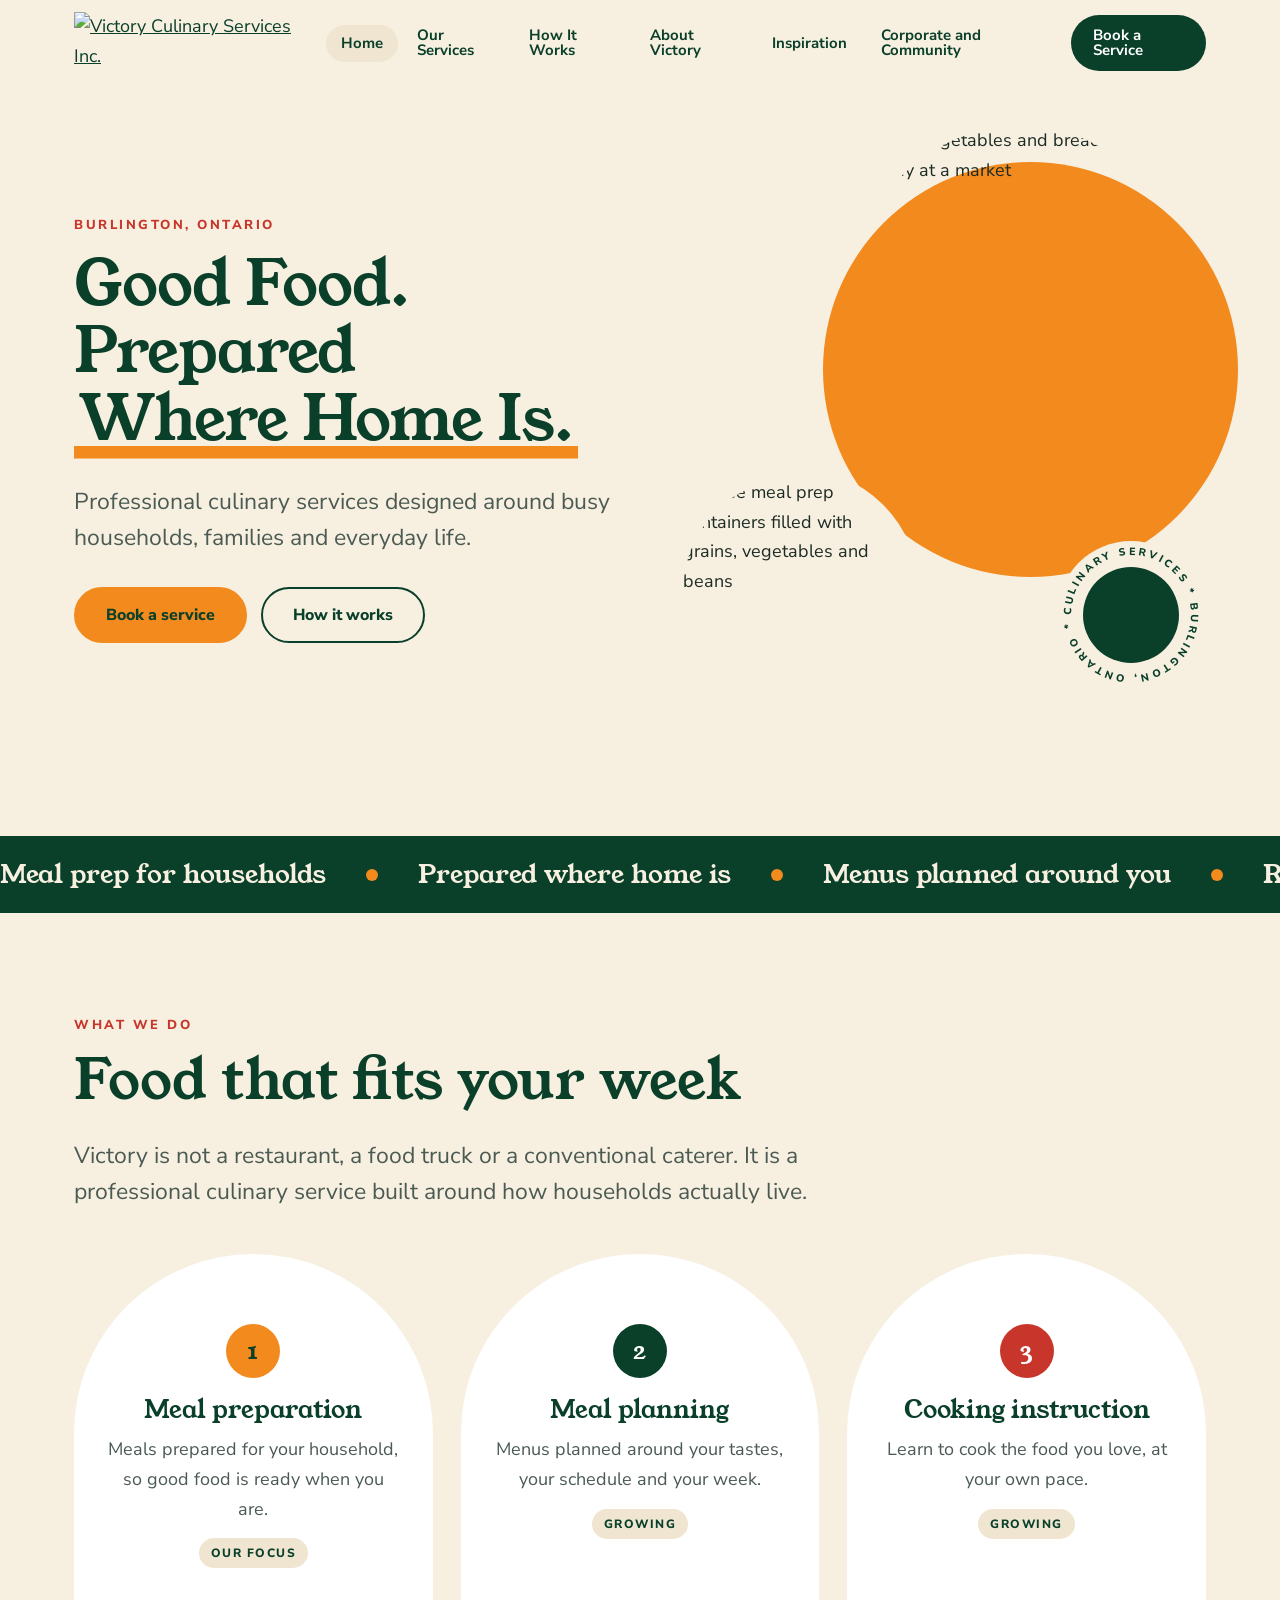
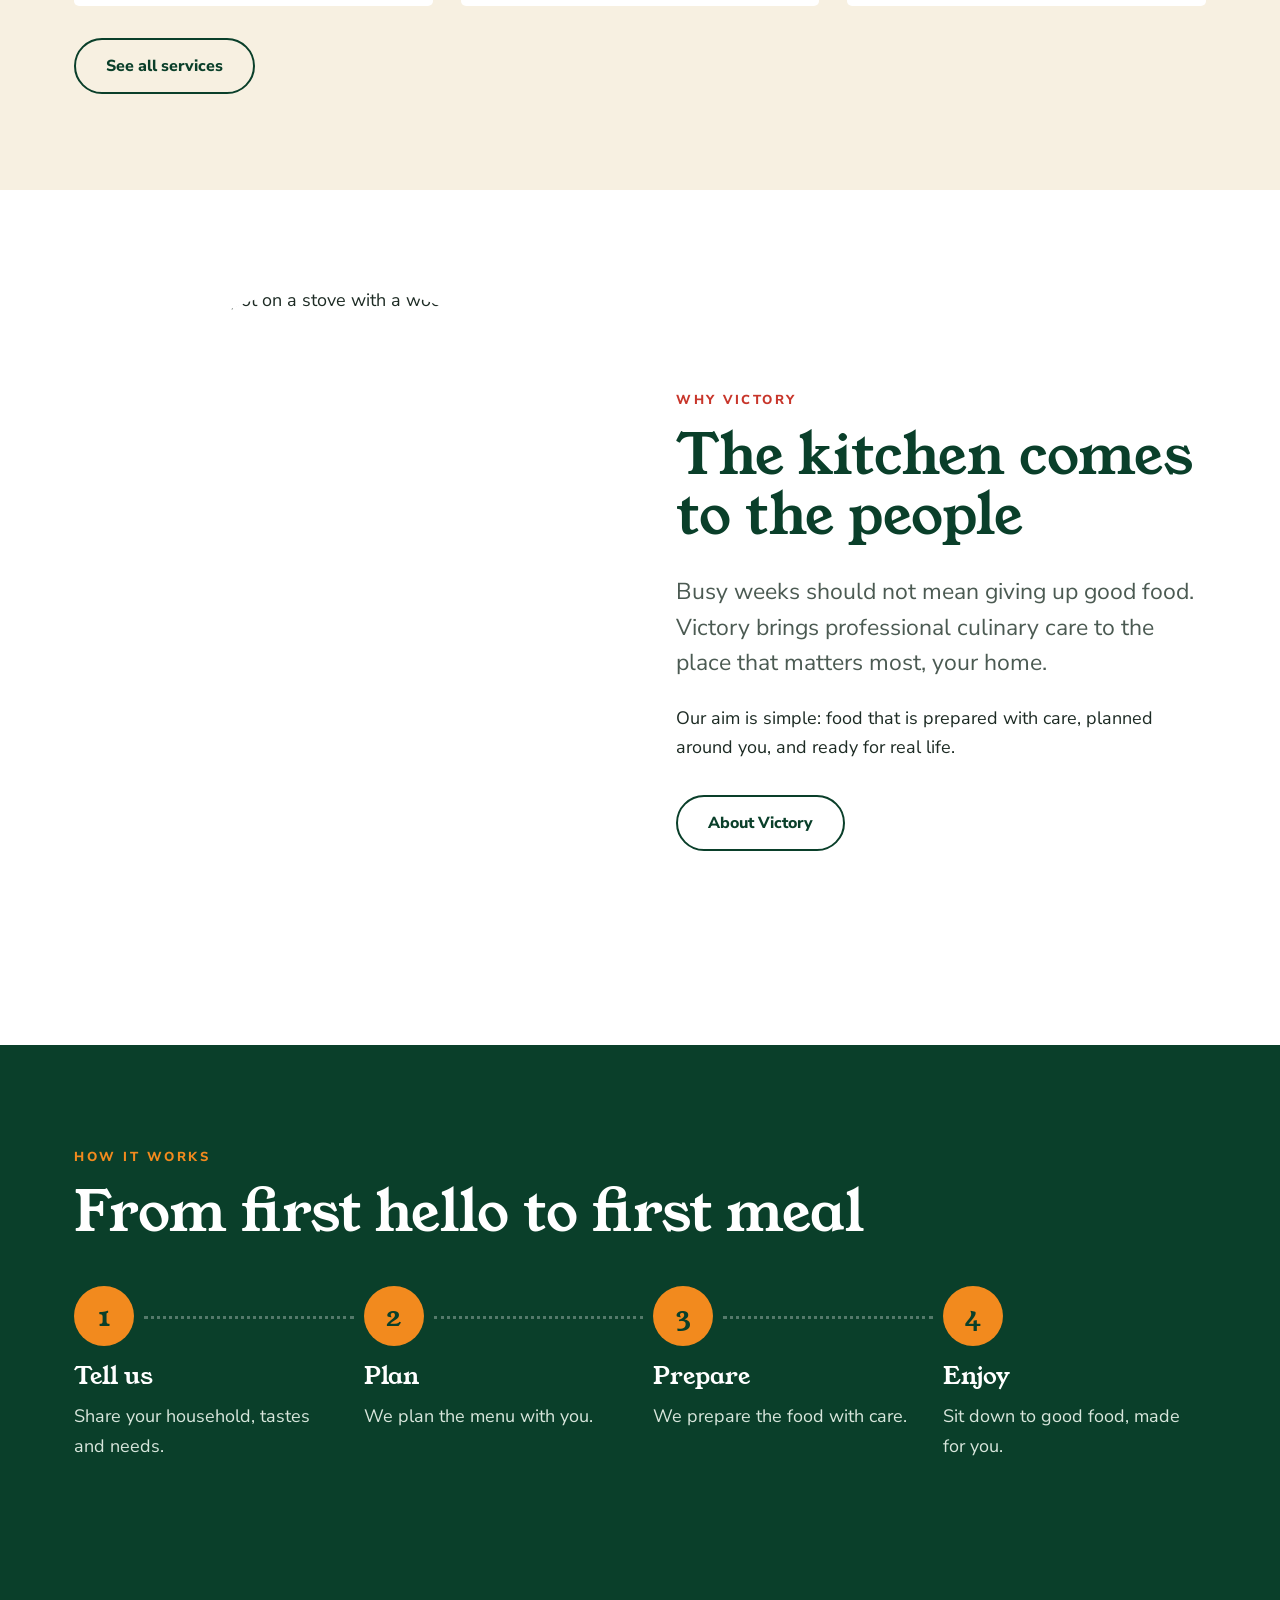
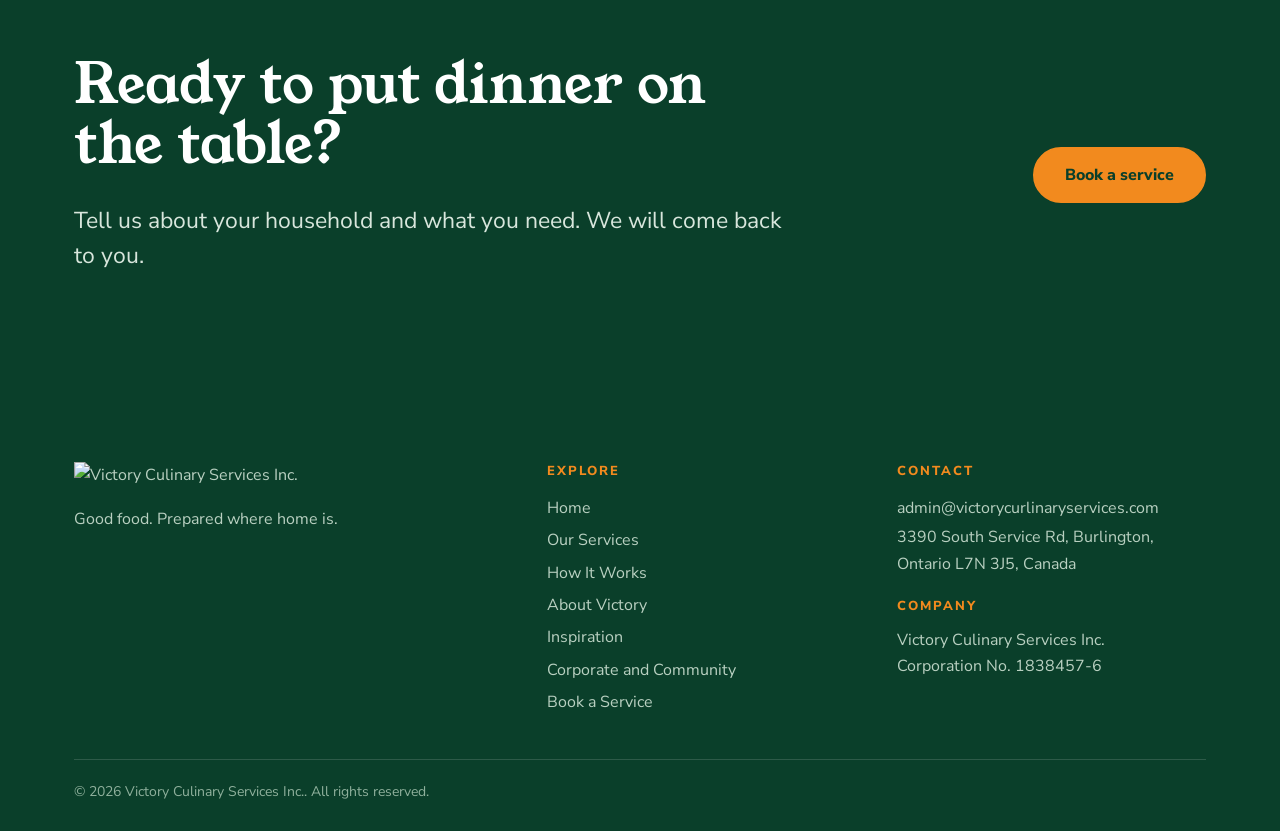
==== index.html @ c670aa09 "Add files via upload" ====
<!doctype html><html lang="en"><head><meta charset="utf-8"><meta name="viewport" content="width=device-width,initial-scale=1">
<title>Victory Culinary Services Inc. | Good food, prepared where home is</title><meta name="description" content="Professional culinary services designed around busy households, families and everyday life. Burlington, Ontario.">
<link rel="icon" type="image/png" href="assets/favicon-32.png"><link rel="apple-touch-icon" href="assets/apple-touch-icon.png">
<meta property="og:title" content="Victory Culinary Services Inc. | Good food, prepared where home is"><meta property="og:description" content="Professional culinary services designed around busy households, families and everyday life. Burlington, Ontario."><meta name="theme-color" content="#0A3F2A">
<link rel="preconnect" href="https://fonts.googleapis.com"><link rel="preconnect" href="https://fonts.gstatic.com" crossorigin>
<link href="https://fonts.googleapis.com/css2?family=Nunito+Sans:wght@400;600;700;800&family=Young+Serif&display=swap" rel="stylesheet">
<link rel="stylesheet" href="style.css"></head><body>
<a class="skip" href="#main">Skip to content</a>
<header class="top"><div class="wrap head">
<a class="brand" href="./" aria-label="Victory Culinary Services Inc., home"><img src="assets/Victory_Logo_Horizontal_Colour.svg" alt="Victory Culinary Services Inc."></a>
<button class="burger" aria-expanded="false" aria-controls="nav">Menu</button>
<nav class="nav" id="nav" aria-label="Main"><a href="./" aria-current="page">Home</a><a href="services">Our Services</a><a href="how-it-works">How It Works</a><a href="about">About Victory</a><a href="inspiration">Inspiration</a><a href="community">Corporate and Community</a><a class="cta" href="contact">Book a Service</a></nav>
</div></header><main id="main">
<section class="hero"><div class="wrap grid">
<div><span class="eyebrow rise d1">Burlington, Ontario</span>
<h1 class="rise d2">Good Food. Prepared <span class="swash">Where Home Is.</span></h1>
<p class="lede rise d3">Professional culinary services designed around busy households, families and everyday life.</p>
<div class="btns rise d4"><a class="btn solid" href="contact">Book a service</a><a class="btn" href="how-it-works">How it works</a></div></div>
<div class="collage"><i class="blob"></i><svg class="steam" viewBox="0 0 150 130" aria-hidden="true"><path d="M30 120 C10 95 50 75 30 50 C15 30 40 15 30 0"/><path d="M75 120 C55 95 95 75 75 50 C60 30 85 15 75 0"/><path d="M120 120 C100 95 140 75 120 50 C105 30 130 15 120 0"/></svg>
<div class="arch"><img src="assets/photo-market.jpg" alt="Fresh vegetables and bread on display at a market"></div>
<div class="disc"><img src="assets/photo-prep.jpg" alt="Three meal prep containers filled with grains, vegetables and beans"></div><div class="badge" aria-hidden="true"><svg viewBox="0 0 150 150"><circle cx="75" cy="75" r="74" fill="#F7F0E1"/><circle cx="75" cy="75" r="48" fill="#0A3F2A"/>
<defs><path id="c" d="M75,75 m-60,0 a60,60 0 1,1 120,0 a60,60 0 1,1 -120,0"/></defs>
<text font-family="Nunito Sans,Arial" font-weight="800" font-size="10.5" fill="#0A3F2A"><textPath href="#c" textLength="368" lengthAdjust="spacing">CULINARY SERVICES * BURLINGTON, ONTARIO *</textPath></text></svg></div>
<div class="badge-core" aria-hidden="true"><img src="assets/Victory_Logo_Icon_Reversed.svg" alt=""></div></div>
</div></section>
<div class="marquee" aria-hidden="true"><div class="track"><span>Meal prep for households</span><span>Prepared where home is</span><span>Menus planned around you</span><span>Real food for real life</span><span>Made for busy families</span><span>Meal prep for households</span><span>Prepared where home is</span><span>Menus planned around you</span><span>Real food for real life</span><span>Made for busy families</span><span>Meal prep for households</span><span>Prepared where home is</span><span>Menus planned around you</span><span>Real food for real life</span><span>Made for busy families</span></div></div>

<section><div class="wrap">
<span class="eyebrow rv">What we do</span><h2 class="rv">Food that fits your week</h2>
<p class="lede rv">Victory is not a restaurant, a food truck or a conventional caterer. It is a professional culinary service built around how households actually live.</p>
<div class="cards">
<div class="card rv"><span class="no">1</span><h3>Meal preparation</h3><p>Meals prepared for your household, so good food is ready when you are.</p><span class="tag">Our focus</span></div>
<div class="card rv"><span class="no">2</span><h3>Meal planning</h3><p>Menus planned around your tastes, your schedule and your week.</p><span class="tag">Growing</span></div>
<div class="card rv"><span class="no">3</span><h3>Cooking instruction</h3><p>Learn to cook the food you love, at your own pace.</p><span class="tag">Growing</span></div>
</div>
<div class="btns"><a class="btn" href="services">See all services</a></div>
</div></section>

<section class="s-white"><div class="wrap split">
<div class="pic arch zoom rv"><img src="assets/photo-cook.jpg" alt="A hand stirring a pot on a stove with a wooden spoon" loading="lazy"></div>
<div class="rv"><span class="eyebrow">Why Victory</span><h2>The kitchen comes to the people</h2>
<p class="lede">Busy weeks should not mean giving up good food. Victory brings professional culinary care to the place that matters most, your home.</p>
<p>Our aim is simple: food that is prepared with care, planned around you, and ready for real life.</p>
<div class="btns"><a class="btn" href="about">About Victory</a></div></div>
</div></section>

<section class="s-green"><div class="wrap">
<span class="eyebrow rv">How it works</span><h2 class="rv">From first hello to first meal</h2>
<div class="steps">
<div class="step rv"><h3>Tell us</h3><p>Share your household, tastes and needs.</p></div>
<div class="step rv"><h3>Plan</h3><p>We plan the menu with you.</p></div>
<div class="step rv"><h3>Prepare</h3><p>We prepare the food with care.</p></div>
<div class="step rv"><h3>Enjoy</h3><p>Sit down to good food, made for you.</p></div>
</div></div></section><section class="s-green"><div class="wrap band"><div class="rv"><h2>Ready to put dinner on the table?</h2><p class="lede">Tell us about your household and what you need. We will come back to you.</p></div><div class="btns rv"><a class="btn solid" href="contact">Book a service</a></div></div></section></main><footer><div class="wrap"><div class="grid">
<div><img src="assets/Victory_Logo_Horizontal_Reversed.svg" alt="Victory Culinary Services Inc."><p style="margin-top:18px;max-width:26em">Good food. Prepared where home is.</p></div>
<div><h4>Explore</h4><a href="./">Home</a><a href="services">Our Services</a><a href="how-it-works">How It Works</a><a href="about">About Victory</a><a href="inspiration">Inspiration</a><a href="community">Corporate and Community</a><a href="contact">Book a Service</a></div>
<div><h4>Contact</h4><a href="mailto:admin@victorycurlinaryservices.com">admin@victorycurlinaryservices.com</a><span>3390 South Service Rd, Burlington, Ontario L7N 3J5, Canada</span><h4 style="margin-top:20px">Company</h4><span>Victory Culinary Services Inc.<br>Corporation No. 1838457-6</span></div>
</div><div class="legal">&copy; 2026 Victory Culinary Services Inc.. All rights reserved.</div></div></footer>
<script src="app.js"></script></body></html>
---- style.css ----
/* Victory Culinary Services Inc. "Warm table": cream, deep green, golden orange, food red. Arches, circles, rising steam. */
:root{
  --green:#0A3F2A; --green-2:#0f5238; --orange:#F28A1E; --red:#C8362B; --cream:#F7F0E1; --cream-2:#EFE5D0; --ink:#1d2b24; --grey:#4B5A52; --white:#fff;
  --head:"Young Serif",Georgia,serif; --body:"Nunito Sans","Segoe UI",system-ui,Arial,sans-serif; --wrap:1180px;
}
*{box-sizing:border-box}
html{scroll-behavior:smooth}
body{margin:0;font:18px/1.65 var(--body);color:var(--ink);background:var(--cream);-webkit-font-smoothing:antialiased;overflow-x:hidden}
img,svg{max-width:100%}
a{color:var(--green)}
.wrap{width:100%;max-width:var(--wrap);margin:0 auto;padding:0 24px}
.skip{position:absolute;left:-999px;top:0;background:var(--green);color:#fff;padding:10px 16px;z-index:99}
.skip:focus{left:12px;top:12px}

/* header */
.top{position:sticky;top:0;z-index:40;background:rgba(247,240,225,.94);backdrop-filter:blur(8px);transition:box-shadow .3s}
.top.scrolled{box-shadow:0 8px 26px rgba(10,63,42,.1)}
.head{display:flex;align-items:center;justify-content:space-between;gap:20px;height:86px}
.brand img{height:62px;width:auto;display:block}
.nav{display:flex;gap:4px;align-items:center}
.nav a{text-decoration:none;color:var(--green);font:700 15px/1 var(--body);padding:11px 15px;border-radius:999px;transition:background .25s,color .25s}
.nav a:hover,.nav a[aria-current="page"]{background:var(--cream-2)}
.nav .cta{background:var(--green);color:#fff;margin-left:8px;padding:13px 22px}
.nav .cta:hover,.nav .cta[aria-current="page"]{background:var(--orange);color:var(--green)}
.burger{display:none;background:var(--green);color:#fff;border:0;border-radius:999px;padding:11px 20px;font:700 14px var(--body);cursor:pointer}

/* type */
h1,h2,h3{font-family:var(--head);color:var(--green);line-height:1.08;font-weight:400;margin:0 0 .5em}
h1{font-size:clamp(44px,6vw,84px);letter-spacing:-1px}
h2{font-size:clamp(34px,4.6vw,56px)}
h3{font-size:26px}
p{margin:0 0 1em}
.lede{font-size:clamp(19px,2.1vw,23px);line-height:1.55;color:var(--grey);max-width:34em}
.eyebrow{display:inline-block;font:800 13px/1 var(--body);letter-spacing:2.5px;text-transform:uppercase;color:var(--red);margin-bottom:18px}
.swash{background:linear-gradient(var(--orange),var(--orange)) 0 94%/0% .2em no-repeat;animation:draw .9s cubic-bezier(.2,.7,.2,1) .9s forwards;-webkit-box-decoration-break:clone;box-decoration-break:clone;padding:0 .08em}
@keyframes draw{to{background-size:100% .2em}}

/* sections */
section{padding:96px 0;position:relative}
.s-white{background:#fff}
.s-green{background:var(--green);color:#d8e6dc}
.s-green h2,.s-green h3{color:#fff}
.s-green .lede{color:#d8e6dc}
.s-green .eyebrow{color:var(--orange)}
.btns{display:flex;gap:14px;flex-wrap:wrap;margin-top:32px}
.btn{display:inline-block;text-decoration:none;font:800 16px/1 var(--body);padding:18px 30px;border-radius:999px;border:2px solid var(--green);color:var(--green);transition:transform .25s,background .25s,color .25s,box-shadow .25s}
.btn:hover{transform:translateY(-3px);box-shadow:0 10px 22px rgba(10,63,42,.18)}
.btn.solid{background:var(--orange);border-color:var(--orange);color:var(--green)}
.btn.solid:hover{background:var(--green);border-color:var(--green);color:#fff}
.s-green .btn{border-color:#fff;color:#fff}.s-green .btn.solid{background:var(--orange);border-color:var(--orange);color:var(--green)}
.s-green .btn:hover{background:#fff;color:var(--green)}

/* hero */
.hero{padding:40px 0 110px;overflow:hidden}
.hero .grid{display:grid;grid-template-columns:minmax(0,1fr) minmax(0,.95fr);gap:40px;align-items:center}
.hero h1{font-size:clamp(38px,4.9vw,72px)}
.hero h1 .swash{color:var(--green);white-space:nowrap}
.hero .lede{margin-top:6px}
.rise{opacity:0;animation:rise .85s cubic-bezier(.2,.7,.2,1) forwards}
.d1{animation-delay:.1s}.d2{animation-delay:.25s}.d3{animation-delay:.45s}.d4{animation-delay:.6s}
@keyframes rise{from{opacity:0;transform:translateY(26px)}to{opacity:1;transform:none}}
.collage{position:relative;min-height:600px}
.collage .blob{position:absolute;right:-6%;top:6%;width:78%;aspect-ratio:1;border-radius:50%;background:var(--orange);opacity:.92;z-index:0;animation:pop 1s cubic-bezier(.2,.7,.2,1) .2s both}
.collage .arch{position:absolute;right:4%;top:0;width:62%;aspect-ratio:3/4.1;border-radius:999px 999px 26px 26px;overflow:hidden;z-index:1;animation:reveal 1.1s cubic-bezier(.2,.7,.2,1) .3s both}
.collage .arch img,.collage .disc img{width:100%;height:100%;object-fit:cover;display:block}
.collage .disc{position:absolute;left:0;bottom:2%;width:46%;aspect-ratio:1;border-radius:50%;overflow:hidden;border:9px solid var(--cream);z-index:2;animation:pop 1s cubic-bezier(.2,.7,.2,1) .6s both}
.collage .badge{position:absolute;right:0;bottom:6%;width:150px;height:150px;z-index:3;animation:spin 22s linear infinite}
.badge svg{width:100%;height:100%}
.badge-core{position:absolute;right:0;bottom:6%;width:150px;height:150px;z-index:4;display:grid;place-items:center;pointer-events:none}
.badge-core img{width:54px}
@keyframes reveal{from{clip-path:inset(100% 0 0 0)}to{clip-path:inset(0 0 0 0)}}
@keyframes pop{from{transform:scale(.6);opacity:0}to{transform:scale(1);opacity:1}}
@keyframes spin{to{transform:rotate(360deg)}}
/* steam */
.steam{position:absolute;left:34%;top:-70px;width:150px;height:130px;z-index:4;pointer-events:none}
.steam path{fill:none;stroke:var(--green);stroke-width:5;stroke-linecap:round;opacity:0;animation:steam 4.2s ease-in-out infinite}
.steam path:nth-child(2){animation-delay:1.2s;stroke:var(--orange)}
.steam path:nth-child(3){animation-delay:2.4s;stroke:var(--red)}
@keyframes steam{0%{opacity:0;transform:translateY(34px)}25%{opacity:.85}100%{opacity:0;transform:translateY(-26px)}}

/* marquee */
.marquee{background:var(--green);color:var(--cream);padding:20px 0;overflow:hidden;white-space:nowrap}
.marquee .track{display:inline-flex;gap:40px;animation:slide 32s linear infinite}
.marquee span{font:400 26px var(--head);display:inline-flex;align-items:center;gap:40px}
.marquee span::after{content:"";width:12px;height:12px;border-radius:50%;background:var(--orange)}
@keyframes slide{to{transform:translateX(-33.333%)}}

/* arch cards */
.cards{display:grid;grid-template-columns:repeat(3,1fr);gap:28px;margin-top:44px}
.card{background:#fff;border-radius:999px 999px 28px 28px;padding:70px 34px 38px;text-align:center;transition:transform .35s,box-shadow .35s;position:relative}
.card:hover{transform:translateY(-10px);box-shadow:0 22px 44px rgba(10,63,42,.14)}
.card .no{width:54px;height:54px;border-radius:50%;background:var(--orange);color:var(--green);font:400 24px var(--head);display:grid;place-items:center;margin:0 auto 18px}
.card:nth-child(2) .no{background:var(--green);color:#fff}.card:nth-child(3) .no{background:var(--red);color:#fff}
.card h3{font-size:25px}.card p{color:var(--grey);margin:0}
.tag{display:inline-block;margin-top:14px;font:800 12px var(--body);letter-spacing:1.5px;text-transform:uppercase;padding:7px 12px;border-radius:999px;background:var(--cream-2);color:var(--green)}

/* split + photos */
.split{display:grid;grid-template-columns:1fr 1fr;gap:72px;align-items:center}
.pic{border-radius:30px;overflow:hidden;position:relative}
.pic img{display:block;width:100%;height:100%;object-fit:cover}
.pic.arch{border-radius:999px 999px 30px 30px;aspect-ratio:4/5}
.pic.round{border-radius:50%;aspect-ratio:1}
.pic.land{aspect-ratio:3/2}
.zoom img{transition:transform 1.2s cubic-bezier(.2,.7,.2,1)}
.zoom:hover img{transform:scale(1.06)}

/* steps */
.steps{display:grid;grid-template-columns:repeat(4,1fr);gap:26px;margin-top:44px;counter-reset:s}
.step{counter-increment:s;position:relative;padding-top:78px}
.step::before{content:counter(s);position:absolute;top:0;left:0;width:60px;height:60px;border-radius:50%;background:var(--orange);color:var(--green);font:400 28px var(--head);display:grid;place-items:center}
.step::after{content:"";position:absolute;top:30px;left:70px;right:-16px;border-top:3px dotted rgba(10,63,42,.3)}
.step:last-child::after{display:none}
.step h3{font-size:24px}.step p{color:var(--grey);margin:0}
.s-green .step p{color:#d8e6dc}.s-green .step::after{border-top-color:rgba(255,255,255,.3)}

/* list rows */
.rows{margin-top:30px}
.row{display:grid;grid-template-columns:60px 1fr;gap:6px 20px;padding:24px 0;border-bottom:2px dotted rgba(10,63,42,.25)}
.row .dot{width:44px;height:44px;border-radius:50%;background:var(--orange);margin-top:4px}
.row:nth-child(2n) .dot{background:var(--green)}.row:nth-child(3n) .dot{background:var(--red)}
.row h3{margin:0 0 4px;font-size:25px}.row p{margin:0;color:var(--grey)}

/* inner page head */
.pagehead{padding:70px 0 80px;position:relative;overflow:hidden}
.pagehead h1{font-size:clamp(40px,6vw,78px);max-width:13em}
.pagehead .orb{position:absolute;right:-90px;top:-70px;width:340px;height:340px;border-radius:50%;background:var(--orange);opacity:.9;animation:pop 1s ease both}
.pagehead .orb.two{right:150px;top:auto;bottom:-110px;width:190px;height:190px;background:var(--green);opacity:1}
.pagehead .wrap{position:relative;z-index:2}

/* mosaic */
.mosaic{display:grid;grid-template-columns:1.2fr 1fr 1fr;grid-template-rows:260px 260px;gap:20px;margin-top:40px}
.mosaic .pic:first-child{grid-row:span 2;border-radius:999px 999px 30px 30px}
.mosaic .pic{border-radius:30px}
.cap{position:absolute;left:14px;bottom:14px;background:var(--cream);color:var(--green);font:800 13px var(--body);padding:8px 14px;border-radius:999px}

/* contact */
.contact{display:grid;grid-template-columns:1.1fr .9fr;gap:60px;align-items:start}
form{display:grid;gap:18px}
label{display:block;font:800 13px var(--body);letter-spacing:1.5px;text-transform:uppercase;color:var(--green);margin-bottom:6px}
input,select,textarea{width:100%;font:17px var(--body);color:var(--ink);padding:15px 18px;border:2px solid var(--cream-2);background:#fff;border-radius:16px}
input:focus,select:focus,textarea:focus{outline:none;border-color:var(--orange)}
textarea{min-height:140px;resize:vertical}
.two{display:grid;grid-template-columns:1fr 1fr;gap:18px}
.hp{position:absolute;left:-9999px}
.note{background:var(--cream-2);border-radius:20px;padding:22px 26px;margin:26px 0}
.note b{color:var(--green)}
dl{margin:0}dt{font:800 13px var(--body);letter-spacing:2px;text-transform:uppercase;color:var(--red);margin-top:22px}dd{margin:4px 0 0;font-size:20px}
.small{font-size:15px;color:var(--grey)}
.panel{background:#fff;border-radius:30px;padding:40px}

/* band */
.band{display:grid;grid-template-columns:1.3fr .7fr;gap:40px;align-items:center}
.band .btns{justify-content:flex-end;margin:0}

/* footer */
footer{background:var(--green);color:#b9d0c1;padding:70px 0 28px;font-size:16px;position:relative;margin-top:-1px}
footer .grid{display:grid;grid-template-columns:1.4fr 1fr 1fr;gap:40px}
footer img{height:64px;width:auto}
footer h4{margin:0 0 12px;font:800 13px var(--body);letter-spacing:2px;text-transform:uppercase;color:var(--orange)}
footer a{color:#b9d0c1;text-decoration:none;display:block;padding:3px 0}
footer a:hover{color:#fff}
.legal{border-top:1px solid rgba(255,255,255,.14);margin-top:40px;padding-top:20px;font-size:14px;color:#8fb09c}

/* reveal */
.rv{opacity:0;transform:translateY(18px);transition:opacity .7s ease,transform .7s ease}
.rv.in{opacity:1;transform:none}
.cards .rv:nth-child(2),.steps .rv:nth-child(2){transition-delay:.1s}.cards .rv:nth-child(3),.steps .rv:nth-child(3){transition-delay:.2s}.steps .rv:nth-child(4){transition-delay:.3s}
@media (prefers-reduced-motion:reduce){
  .rv,.rise{opacity:1;transform:none;transition:none;animation:none}
  html{scroll-behavior:auto}
  .collage .blob,.collage .arch,.collage .disc,.pagehead .orb{animation:none}
  .badge,.steam path,.marquee .track{animation:none}.steam{display:none}
  .swash{animation:none;background-size:100% .2em}
}

@media (max-width:980px){
  section{padding:64px 0}
  .hero{padding:20px 0 70px}
  .hero .grid,.split,.contact,.band,footer .grid{grid-template-columns:1fr;gap:34px}
  .collage{min-height:480px;max-width:520px;margin:0 auto;width:100%}
  .cards{grid-template-columns:1fr}
  .steps{grid-template-columns:1fr 1fr}
  .step::after{display:none}
  .band .btns{justify-content:flex-start}
  .mosaic{grid-template-columns:1fr 1fr;grid-template-rows:auto}
  .mosaic .pic:first-child{grid-row:auto;grid-column:span 2;border-radius:30px;aspect-ratio:3/2}
  .mosaic .pic{aspect-ratio:1}
  .burger{display:block}
  .nav{display:none;position:absolute;left:0;right:0;top:100%;background:var(--cream);flex-direction:column;align-items:stretch;padding:8px 24px 22px;box-shadow:0 18px 30px rgba(10,63,42,.12)}
  .nav.open{display:flex}
  .nav a{padding:15px 4px;border-radius:0;border-bottom:1px solid var(--cream-2)}
  .nav .cta{margin:14px 0 0;text-align:center;border-radius:999px;border:0}
}
@media (max-width:560px){
  .collage{min-height:400px}.collage .arch{width:70%;right:2%}.collage .disc{width:46%;bottom:0}.collage .badge,.badge-core{bottom:2%}
  .steps,.two{grid-template-columns:1fr}
  .brand img{height:52px}.head{height:74px}
  .collage .badge,.badge-core{width:110px;height:110px}.badge-core img{width:40px}
  .panel{padding:26px}
}
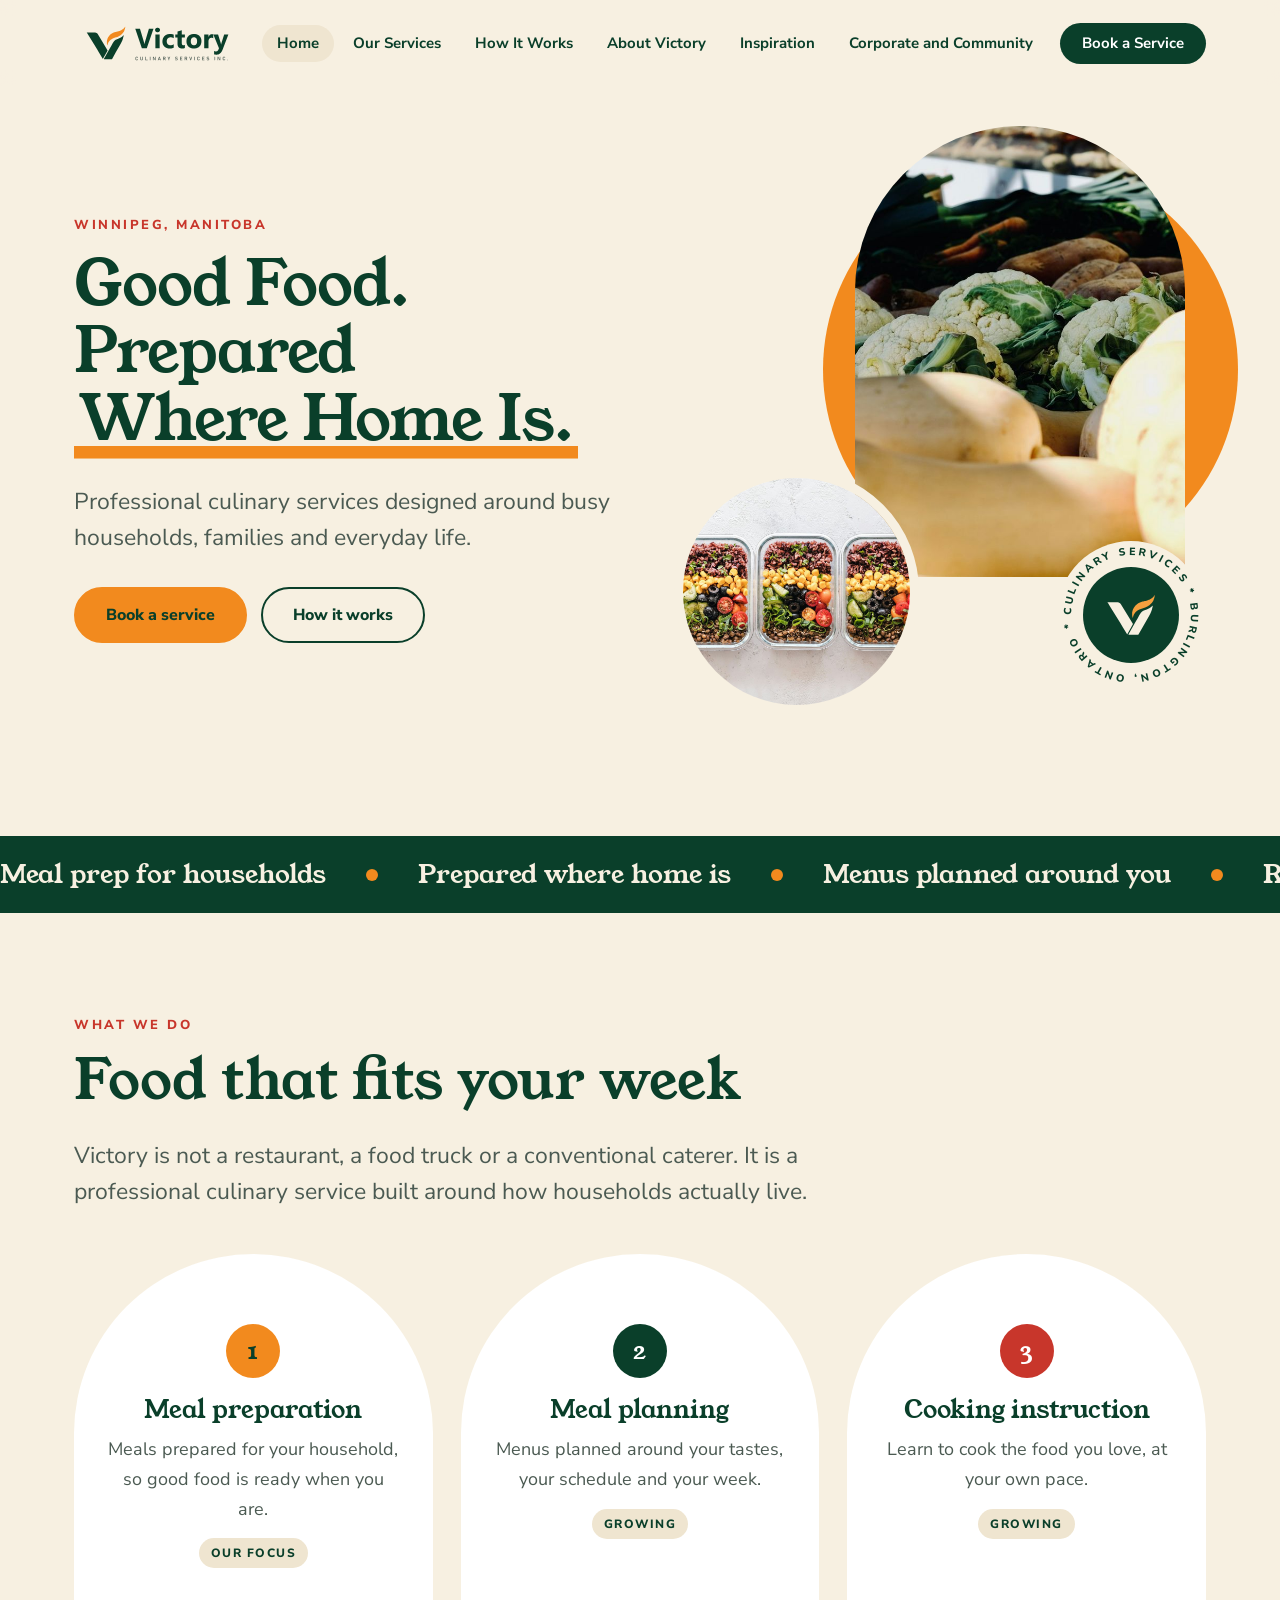
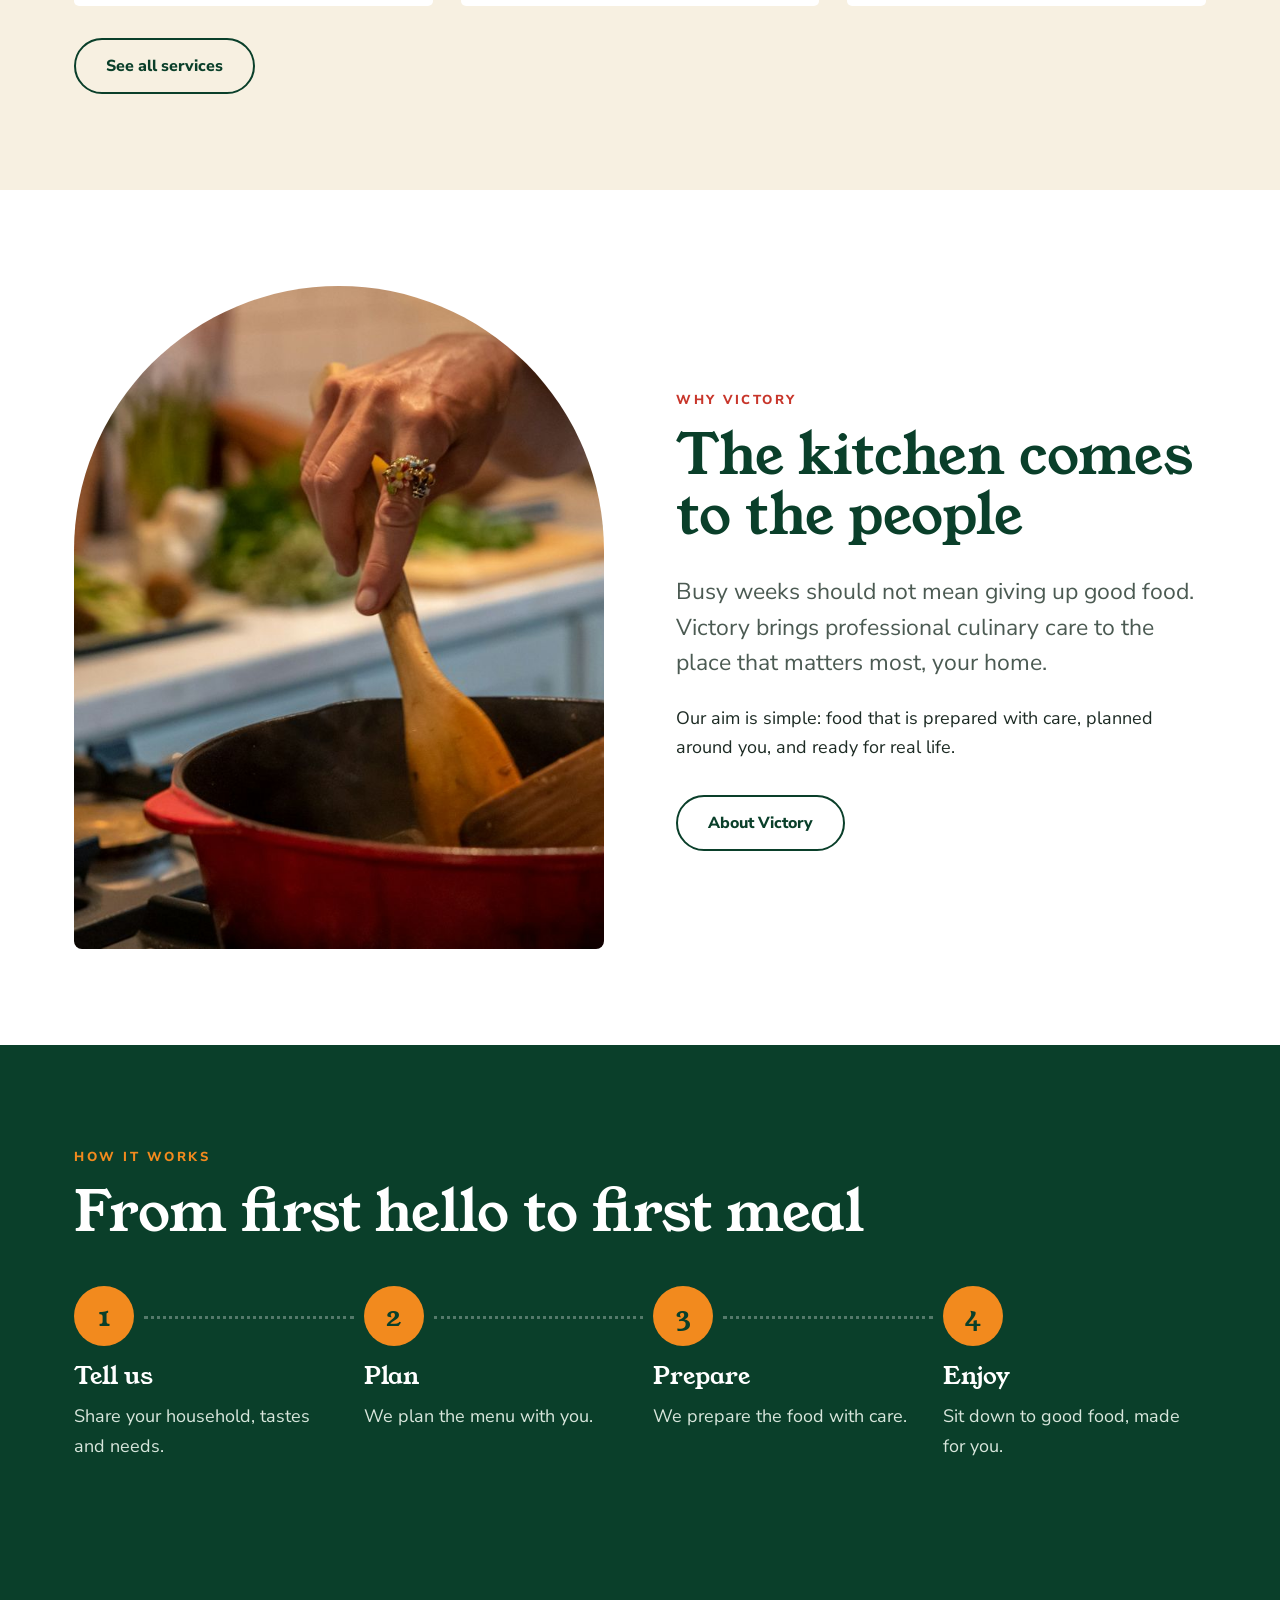
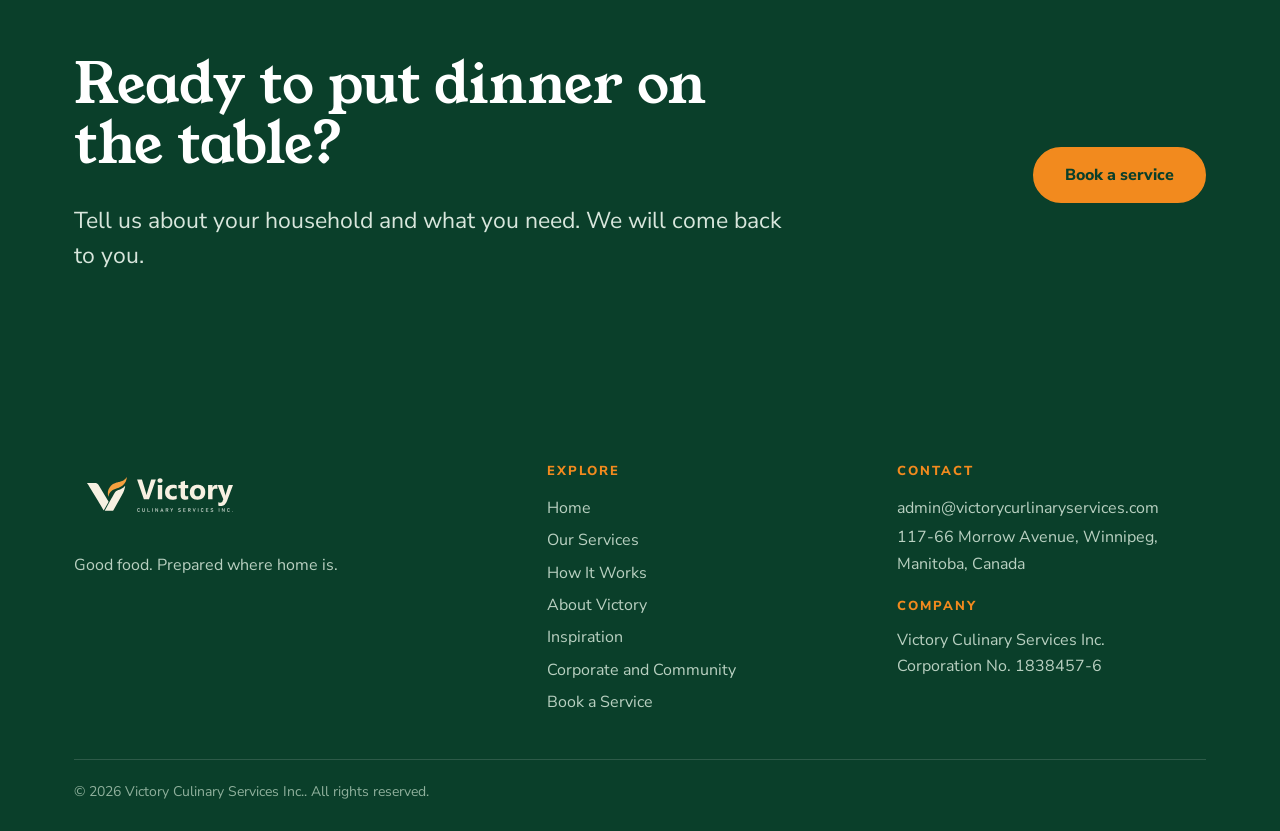
==== commit 6dfd1806: "Update registered address" ====
--- a/index.html
+++ b/index.html
@@ -1,7 +1,7 @@
 <!doctype html><html lang="en"><head><meta charset="utf-8"><meta name="viewport" content="width=device-width,initial-scale=1">
-<title>Victory Culinary Services Inc. | Good food, prepared where home is</title><meta name="description" content="Professional culinary services designed around busy households, families and everyday life. Burlington, Ontario.">
+<title>Victory Culinary Services Inc. | Good food, prepared where home is</title><meta name="description" content="Professional culinary services designed around busy households, families and everyday life. Winnipeg, Manitoba.">
 <link rel="icon" type="image/png" href="assets/favicon-32.png"><link rel="apple-touch-icon" href="assets/apple-touch-icon.png">
-<meta property="og:title" content="Victory Culinary Services Inc. | Good food, prepared where home is"><meta property="og:description" content="Professional culinary services designed around busy households, families and everyday life. Burlington, Ontario."><meta name="theme-color" content="#0A3F2A">
+<meta property="og:title" content="Victory Culinary Services Inc. | Good food, prepared where home is"><meta property="og:description" content="Professional culinary services designed around busy households, families and everyday life. Winnipeg, Manitoba."><meta name="theme-color" content="#0A3F2A">
 <link rel="preconnect" href="https://fonts.googleapis.com"><link rel="preconnect" href="https://fonts.gstatic.com" crossorigin>
 <link href="https://fonts.googleapis.com/css2?family=Nunito+Sans:wght@400;600;700;800&family=Young+Serif&display=swap" rel="stylesheet">
 <link rel="stylesheet" href="style.css"></head><body>
@@ -12,7 +12,7 @@
 <nav class="nav" id="nav" aria-label="Main"><a href="./" aria-current="page">Home</a><a href="services">Our Services</a><a href="how-it-works">How It Works</a><a href="about">About Victory</a><a href="inspiration">Inspiration</a><a href="community">Corporate and Community</a><a class="cta" href="contact">Book a Service</a></nav>
 </div></header><main id="main">
 <section class="hero"><div class="wrap grid">
-<div><span class="eyebrow rise d1">Burlington, Ontario</span>
+<div><span class="eyebrow rise d1">Winnipeg, Manitoba</span>
 <h1 class="rise d2">Good Food. Prepared <span class="swash">Where Home Is.</span></h1>
 <p class="lede rise d3">Professional culinary services designed around busy households, families and everyday life.</p>
 <div class="btns rise d4"><a class="btn solid" href="contact">Book a service</a><a class="btn" href="how-it-works">How it works</a></div></div>
@@ -54,6 +54,6 @@
 </div></div></section><section class="s-green"><div class="wrap band"><div class="rv"><h2>Ready to put dinner on the table?</h2><p class="lede">Tell us about your household and what you need. We will come back to you.</p></div><div class="btns rv"><a class="btn solid" href="contact">Book a service</a></div></div></section></main><footer><div class="wrap"><div class="grid">
 <div><img src="assets/Victory_Logo_Horizontal_Reversed.svg" alt="Victory Culinary Services Inc."><p style="margin-top:18px;max-width:26em">Good food. Prepared where home is.</p></div>
 <div><h4>Explore</h4><a href="./">Home</a><a href="services">Our Services</a><a href="how-it-works">How It Works</a><a href="about">About Victory</a><a href="inspiration">Inspiration</a><a href="community">Corporate and Community</a><a href="contact">Book a Service</a></div>
-<div><h4>Contact</h4><a href="mailto:admin@victorycurlinaryservices.com">admin@victorycurlinaryservices.com</a><span>3390 South Service Rd, Burlington, Ontario L7N 3J5, Canada</span><h4 style="margin-top:20px">Company</h4><span>Victory Culinary Services Inc.<br>Corporation No. 1838457-6</span></div>
+<div><h4>Contact</h4><a href="mailto:admin@victorycurlinaryservices.com">admin@victorycurlinaryservices.com</a><span>117-66 Morrow Avenue, Winnipeg, Manitoba, Canada</span><h4 style="margin-top:20px">Company</h4><span>Victory Culinary Services Inc.<br>Corporation No. 1838457-6</span></div>
 </div><div class="legal">&copy; 2026 Victory Culinary Services Inc.. All rights reserved.</div></div></footer>
 <script src="app.js"></script></body></html>
